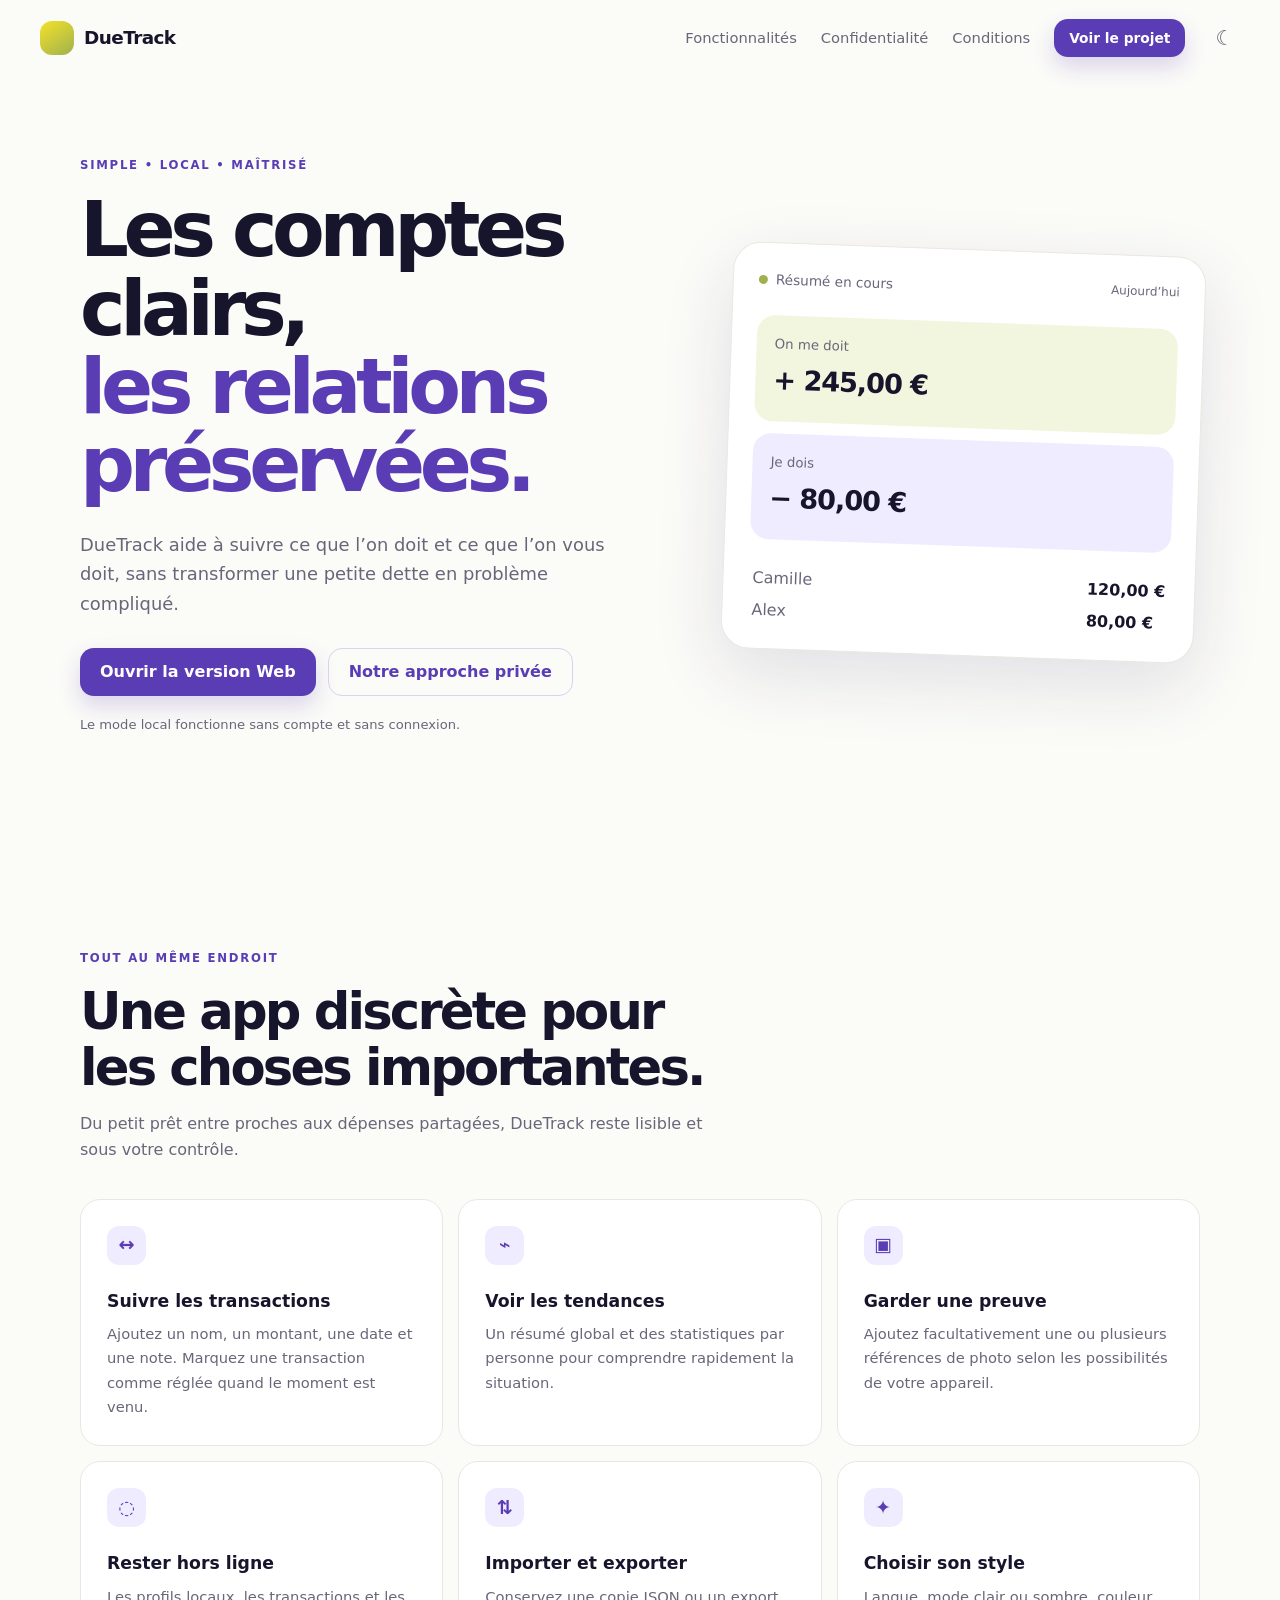
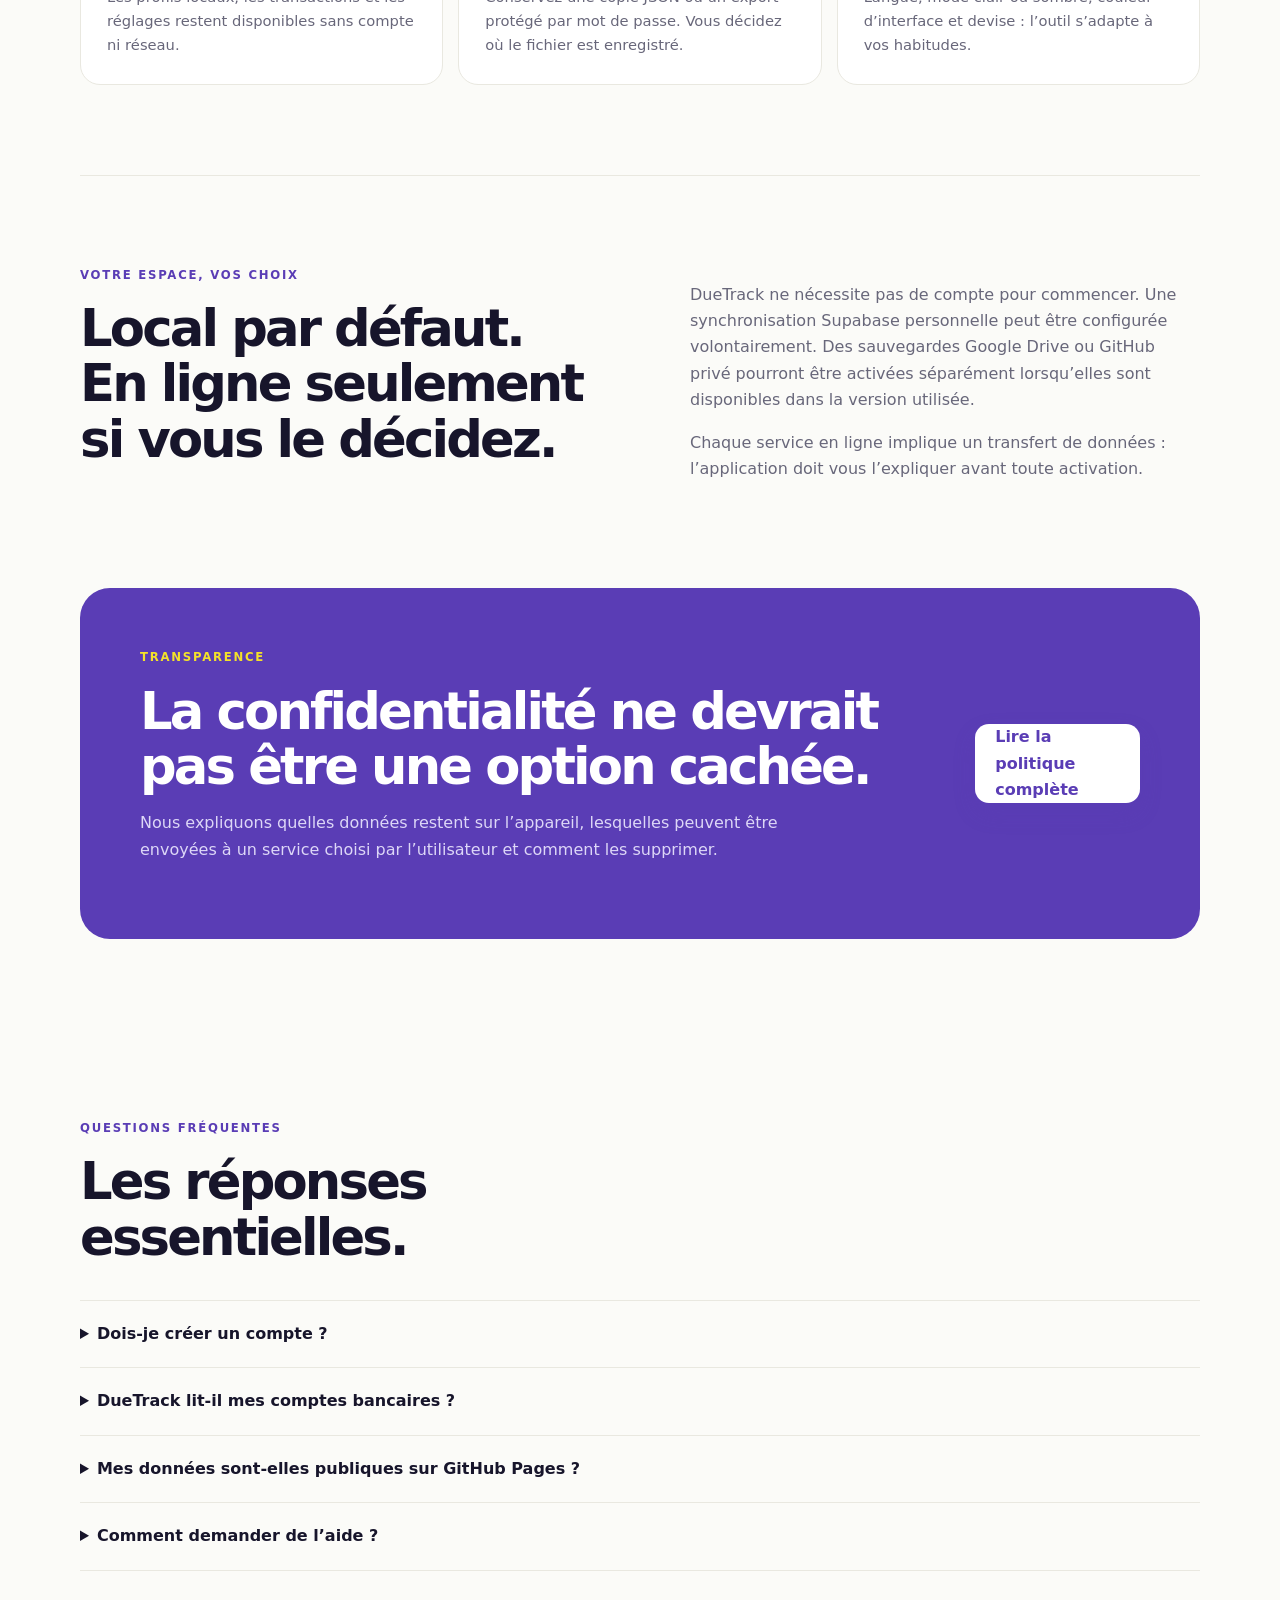
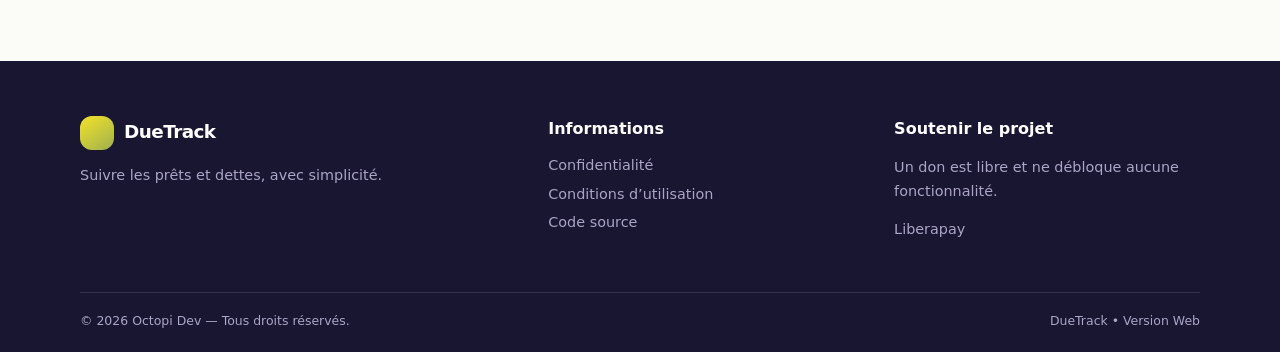
==== index.html @ cdeaa8c7 "Add DueTrack public website and legal pages Creates a full static public site for DueTrack with a la" ====
<!doctype html>
<html lang="fr">
<head>
  <meta charset="utf-8">
  <meta name="viewport" content="width=device-width, initial-scale=1">
  <meta name="description" content="DueTrack, une application simple et privée pour suivre les prêts, dettes et transactions personnelles.">
  <meta name="theme-color" content="#f4e229">
  <title>DueTrack — Suivre. Comprendre. Régler.</title>
  <link rel="stylesheet" href="styles.css">
</head>
<body>
  <header class="site-header">
    <a class="brand" href="index.html" aria-label="DueTrack, accueil">
      <span class="brand-mark"><img src="assets/DueTrack_Icon.png" alt="" onerror="this.style.display='none'"></span>
      <span>DueTrack</span>
    </a>
    <button class="menu-toggle" type="button" aria-expanded="false" aria-controls="main-nav">Menu</button>
    <nav id="main-nav" class="main-nav" aria-label="Navigation principale">
      <a href="#fonctionnalites">Fonctionnalités</a>
      <a href="#confidentialite">Confidentialité</a>
      <a href="conditions.html">Conditions</a>
      <a class="button button-small" href="https://github.com/Dev-code3D/duetrack" target="_blank" rel="noopener">Voir le projet</a>
      <button id="theme-toggle" class="icon-button" type="button" aria-label="Activer le mode sombre">☾</button>
    </nav>
  </header>

  <main>
    <section class="hero section-shell">
      <div class="hero-copy">
        <p class="eyebrow">Simple • local • maîtrisé</p>
        <h1>Les comptes clairs,<br><span>les relations préservées.</span></h1>
        <p class="hero-lead">DueTrack aide à suivre ce que l’on doit et ce que l’on vous doit, sans transformer une petite dette en problème compliqué.</p>
        <div class="hero-actions">
          <a class="button" href="https://dev-code3d.github.io/DueTrack-Web/" target="_blank" rel="noopener">Ouvrir la version Web</a>
          <a class="button button-ghost" href="#confidentialite">Notre approche privée</a>
        </div>
        <p class="microcopy">Le mode local fonctionne sans compte et sans connexion.</p>
      </div>
      <div class="hero-card" aria-label="Aperçu de l'application">
        <div class="card-top"><span class="status-dot"></span><span>Résumé en cours</span><span class="card-date">Aujourd’hui</span></div>
        <div class="balance balance-green"><small>On me doit</small><strong>+ 245,00 €</strong></div>
        <div class="balance balance-purple"><small>Je dois</small><strong>− 80,00 €</strong></div>
        <div class="mini-list"><span>Camille</span><b>120,00 €</b><span>Alex</span><b>80,00 €</b></div>
      </div>
    </section>

    <section id="fonctionnalites" class="section-shell section">
      <div class="section-heading"><p class="eyebrow">Tout au même endroit</p><h2>Une app discrète pour les choses importantes.</h2><p>Du petit prêt entre proches aux dépenses partagées, DueTrack reste lisible et sous votre contrôle.</p></div>
      <div class="feature-grid">
        <article class="feature-card"><span class="feature-icon">↔</span><h3>Suivre les transactions</h3><p>Ajoutez un nom, un montant, une date et une note. Marquez une transaction comme réglée quand le moment est venu.</p></article>
        <article class="feature-card"><span class="feature-icon">⌁</span><h3>Voir les tendances</h3><p>Un résumé global et des statistiques par personne pour comprendre rapidement la situation.</p></article>
        <article class="feature-card"><span class="feature-icon">▣</span><h3>Garder une preuve</h3><p>Ajoutez facultativement une ou plusieurs références de photo selon les possibilités de votre appareil.</p></article>
        <article class="feature-card"><span class="feature-icon">◌</span><h3>Rester hors ligne</h3><p>Les profils locaux, les transactions et les réglages restent disponibles sans compte ni réseau.</p></article>
        <article class="feature-card"><span class="feature-icon">⇅</span><h3>Importer et exporter</h3><p>Conservez une copie JSON ou un export protégé par mot de passe. Vous décidez où le fichier est enregistré.</p></article>
        <article class="feature-card"><span class="feature-icon">✦</span><h3>Choisir son style</h3><p>Langue, mode clair ou sombre, couleur d’interface et devise : l’outil s’adapte à vos habitudes.</p></article>
      </div>
    </section>

    <section class="split-section section-shell section">
      <div><p class="eyebrow">Votre espace, vos choix</p><h2>Local par défaut.<br>En ligne seulement si vous le décidez.</h2></div>
      <div class="split-copy"><p>DueTrack ne nécessite pas de compte pour commencer. Une synchronisation Supabase personnelle peut être configurée volontairement. Des sauvegardes Google Drive ou GitHub privé pourront être activées séparément lorsqu’elles sont disponibles dans la version utilisée.</p><p>Chaque service en ligne implique un transfert de données : l’application doit vous l’expliquer avant toute activation.</p></div>
    </section>

    <section id="confidentialite" class="privacy-callout section-shell section">
      <div><p class="eyebrow">Transparence</p><h2>La confidentialité ne devrait pas être une option cachée.</h2><p>Nous expliquons quelles données restent sur l’appareil, lesquelles peuvent être envoyées à un service choisi par l’utilisateur et comment les supprimer.</p></div>
      <a class="button button-light" href="confidentialite.html">Lire la politique complète</a>
    </section>

    <section class="section-shell section faq">
      <div class="section-heading"><p class="eyebrow">Questions fréquentes</p><h2>Les réponses essentielles.</h2></div>
      <details><summary>Dois-je créer un compte ?</summary><p>Non. Le profil local est le mode de départ. Un compte ou un service distant est facultatif.</p></details>
      <details><summary>DueTrack lit-il mes comptes bancaires ?</summary><p>Non. L’application ne se connecte pas automatiquement à votre banque et ne collecte pas vos identifiants bancaires.</p></details>
      <details><summary>Mes données sont-elles publiques sur GitHub Pages ?</summary><p>Non, une page GitHub Pages héberge le code Web, pas les données locales du navigateur. Ne publiez jamais un export utilisateur ou un secret dans le dépôt.</p></details>
      <details><summary>Comment demander de l’aide ?</summary><p>Ouvrez une issue non sensible sur le dépôt public. Ne partagez jamais de clé, token, mot de passe ou export personnel dans une issue.</p></details>
    </section>
  </main>

  <footer class="site-footer">
    <div class="section-shell footer-grid">
      <div><a class="brand" href="index.html"><span class="brand-mark"></span><span>DueTrack</span></a><p>Suivre les prêts et dettes, avec simplicité.</p></div>
      <div><strong>Informations</strong><a href="confidentialite.html">Confidentialité</a><a href="conditions.html">Conditions d’utilisation</a><a href="https://github.com/Dev-code3D/duetrack" target="_blank" rel="noopener">Code source</a></div>
      <div><strong>Soutenir le projet</strong><p>Un don est libre et ne débloque aucune fonctionnalité.</p><a href="https://liberapay.com/Octopi-Dev/" target="_blank" rel="noopener">Liberapay</a></div>
    </div>
    <div class="section-shell footer-bottom"><span>© <span data-year></span> Octopi Dev — Tous droits réservés.</span><span>DueTrack • Version Web</span></div>
  </footer>
  <script src="script.js"></script>
</body>
</html>
---- styles.css ----
:root{--ink:#17152b;--muted:#68677a;--paper:#fbfbf8;--surface:#fff;--line:#e9e8e0;--purple:#5a3db5;--purple-dark:#38266f;--yellow:#f4e229;--green:#9fb14e;--shadow:0 24px 70px rgba(45,35,90,.12)}
*{box-sizing:border-box}html{scroll-behavior:smooth}body{margin:0;background:var(--paper);color:var(--ink);font:16px/1.65 Inter,ui-sans-serif,system-ui,-apple-system,BlinkMacSystemFont,"Segoe UI",sans-serif}a{color:inherit;text-decoration:none}a:not(.button):hover{text-decoration:underline}.section-shell{width:min(1120px,calc(100% - 40px));margin-inline:auto}.site-header{height:76px;display:flex;align-items:center;justify-content:space-between;width:min(1200px,calc(100% - 40px));margin:auto}.brand{display:flex;align-items:center;gap:10px;font-size:1.15rem;font-weight:800;letter-spacing:-.03em}.brand-mark{display:grid;place-items:center;width:34px;height:34px;border-radius:12px;background:linear-gradient(145deg,var(--yellow),var(--green));overflow:hidden}.brand-mark img{width:100%;height:100%;object-fit:cover}.main-nav{display:flex;align-items:center;gap:24px;font-size:.92rem;color:var(--muted)}.main-nav a:hover{color:var(--ink)}.button{display:inline-flex;align-items:center;justify-content:center;min-height:48px;padding:0 20px;border-radius:14px;background:var(--purple);color:#fff;font-weight:750;box-shadow:0 10px 22px rgba(90,61,181,.2);transition:transform .2s,box-shadow .2s}.button:hover{text-decoration:none;transform:translateY(-2px);box-shadow:0 14px 28px rgba(90,61,181,.28)}.button-small{min-height:38px;padding-inline:15px;font-size:.86rem}.button-ghost{background:transparent;color:var(--purple);border:1px solid #d8d0f5;box-shadow:none}.button-light{background:#fff;color:var(--purple)}.icon-button,.menu-toggle{border:0;background:none;color:inherit;cursor:pointer;font:inherit}.icon-button{font-size:1.3rem}.menu-toggle{display:none}.hero{min-height:620px;display:grid;grid-template-columns:1fr .82fr;align-items:center;gap:70px;padding-block:80px 110px}.eyebrow{text-transform:uppercase;letter-spacing:.15em;font-size:.73rem;font-weight:800;color:var(--purple);margin:0 0 16px}.hero h1{font-size:clamp(2.8rem,6vw,5.7rem);line-height:1.02;letter-spacing:-.07em;margin:0 0 25px}.hero h1 span{color:var(--purple)}.hero-lead{max-width:560px;color:var(--muted);font-size:1.12rem}.hero-actions{display:flex;gap:12px;flex-wrap:wrap;margin-top:30px}.microcopy{font-size:.82rem;color:var(--muted);margin-top:18px}.hero-card{background:var(--surface);border:1px solid var(--line);border-radius:28px;padding:25px;box-shadow:var(--shadow);transform:rotate(2deg)}.card-top{display:flex;align-items:center;gap:8px;color:var(--muted);font-size:.85rem;margin-bottom:25px}.status-dot{width:9px;height:9px;background:var(--green);border-radius:50%}.card-date{margin-left:auto;font-size:.75rem}.balance{border-radius:18px;padding:18px;margin:12px 0}.balance small{display:block;color:var(--muted);margin-bottom:3px}.balance strong{font-size:1.7rem;letter-spacing:-.04em}.balance-green{background:#f2f6df}.balance-purple{background:#f0ecff}.mini-list{display:grid;grid-template-columns:1fr auto;gap:5px 15px;padding:14px 4px 0;color:var(--muted)}.mini-list b{color:var(--ink)}.section{padding-block:90px}.section-heading{max-width:650px;margin-bottom:35px}.section-heading h2,.split-section h2,.privacy-callout h2{font-size:clamp(2rem,4vw,3.3rem);line-height:1.08;letter-spacing:-.055em;margin:0 0 15px}.section-heading>p:last-child,.split-copy{color:var(--muted)}.feature-grid{display:grid;grid-template-columns:repeat(3,1fr);gap:15px}.feature-card{background:var(--surface);border:1px solid var(--line);border-radius:20px;padding:26px}.feature-icon{display:grid;place-items:center;width:39px;height:39px;border-radius:12px;background:#f0ecff;color:var(--purple);font-weight:800;font-size:1.2rem}.feature-card h3{margin:22px 0 7px;font-size:1.08rem}.feature-card p{color:var(--muted);font-size:.92rem;margin:0}.split-section{display:grid;grid-template-columns:1fr 1fr;gap:100px;border-top:1px solid var(--line)}.privacy-callout{display:flex;align-items:center;justify-content:space-between;gap:35px;background:var(--purple);color:#fff;border-radius:30px;padding:60px;margin-bottom:90px}.privacy-callout .eyebrow{color:var(--yellow)}.privacy-callout p{color:#ddd7f7;max-width:650px}.faq details{border-top:1px solid var(--line);padding:20px 0}.faq details:last-child{border-bottom:1px solid var(--line)}summary{cursor:pointer;font-weight:700}.faq details p{color:var(--muted);max-width:720px}.site-footer{background:#191631;color:#ddd7f7;padding:55px 0 20px}.footer-grid{display:grid;grid-template-columns:1.4fr 1fr 1fr;gap:40px}.footer-grid .brand{color:#fff}.footer-grid p{color:#aaa5c5;font-size:.9rem}.footer-grid strong{display:block;color:#fff;margin-bottom:12px}.footer-grid a:not(.brand){display:block;color:#aaa5c5;margin:5px 0;font-size:.9rem}.footer-bottom{border-top:1px solid #34304e;margin-top:45px;padding-top:18px;display:flex;justify-content:space-between;color:#aaa5c5;font-size:.78rem}.legal{max-width:820px;padding-block:70px 100px}.legal h1{font-size:clamp(2.6rem,6vw,4.7rem);line-height:1.05;letter-spacing:-.07em;margin:0 0 24px}.legal h2{font-size:1.35rem;margin:42px 0 8px}.legal p,.legal li{color:var(--muted)}.legal .lead{font-size:1.15rem}.notice{background:#f4f1ff;border-left:4px solid var(--purple);padding:17px 20px;border-radius:0 14px 14px 0;color:var(--ink)!important;margin:28px 0}.legal a{color:var(--purple);text-decoration:underline}
body.dark{--ink:#f6f5fb;--muted:#b4b0c9;--paper:#12111d;--surface:#1c1a2b;--line:#302d44;--shadow:0 24px 70px rgba(0,0,0,.25)}body.dark .balance-green{background:#283128}body.dark .balance-purple{background:#292342}body.dark .feature-icon{background:#292342}body.dark .notice{background:#292342;color:var(--ink)!important}
@media(max-width:800px){.main-nav{display:none;position:absolute;z-index:5;top:68px;left:20px;right:20px;padding:18px;background:var(--surface);border:1px solid var(--line);border-radius:16px;box-shadow:var(--shadow);flex-direction:column;align-items:stretch}.main-nav.open{display:flex}.menu-toggle{display:block}.hero{grid-template-columns:1fr;gap:30px;padding-top:55px}.hero-card{max-width:500px;width:100%;margin:auto}.feature-grid{grid-template-columns:1fr 1fr}.split-section{grid-template-columns:1fr;gap:20px}.privacy-callout{align-items:flex-start;flex-direction:column}.footer-grid{grid-template-columns:1fr 1fr}.footer-grid>div:first-child{grid-column:1/-1}}@media(max-width:520px){.section-shell,.site-header{width:min(100% - 28px,1120px)}.hero h1{font-size:3.25rem}.feature-grid{grid-template-columns:1fr}.section{padding-block:60px}.privacy-callout{padding:35px 25px;margin-bottom:60px}.footer-grid{grid-template-columns:1fr}.footer-bottom{flex-direction:column;gap:6px}.legal{padding-block:45px 70px}}
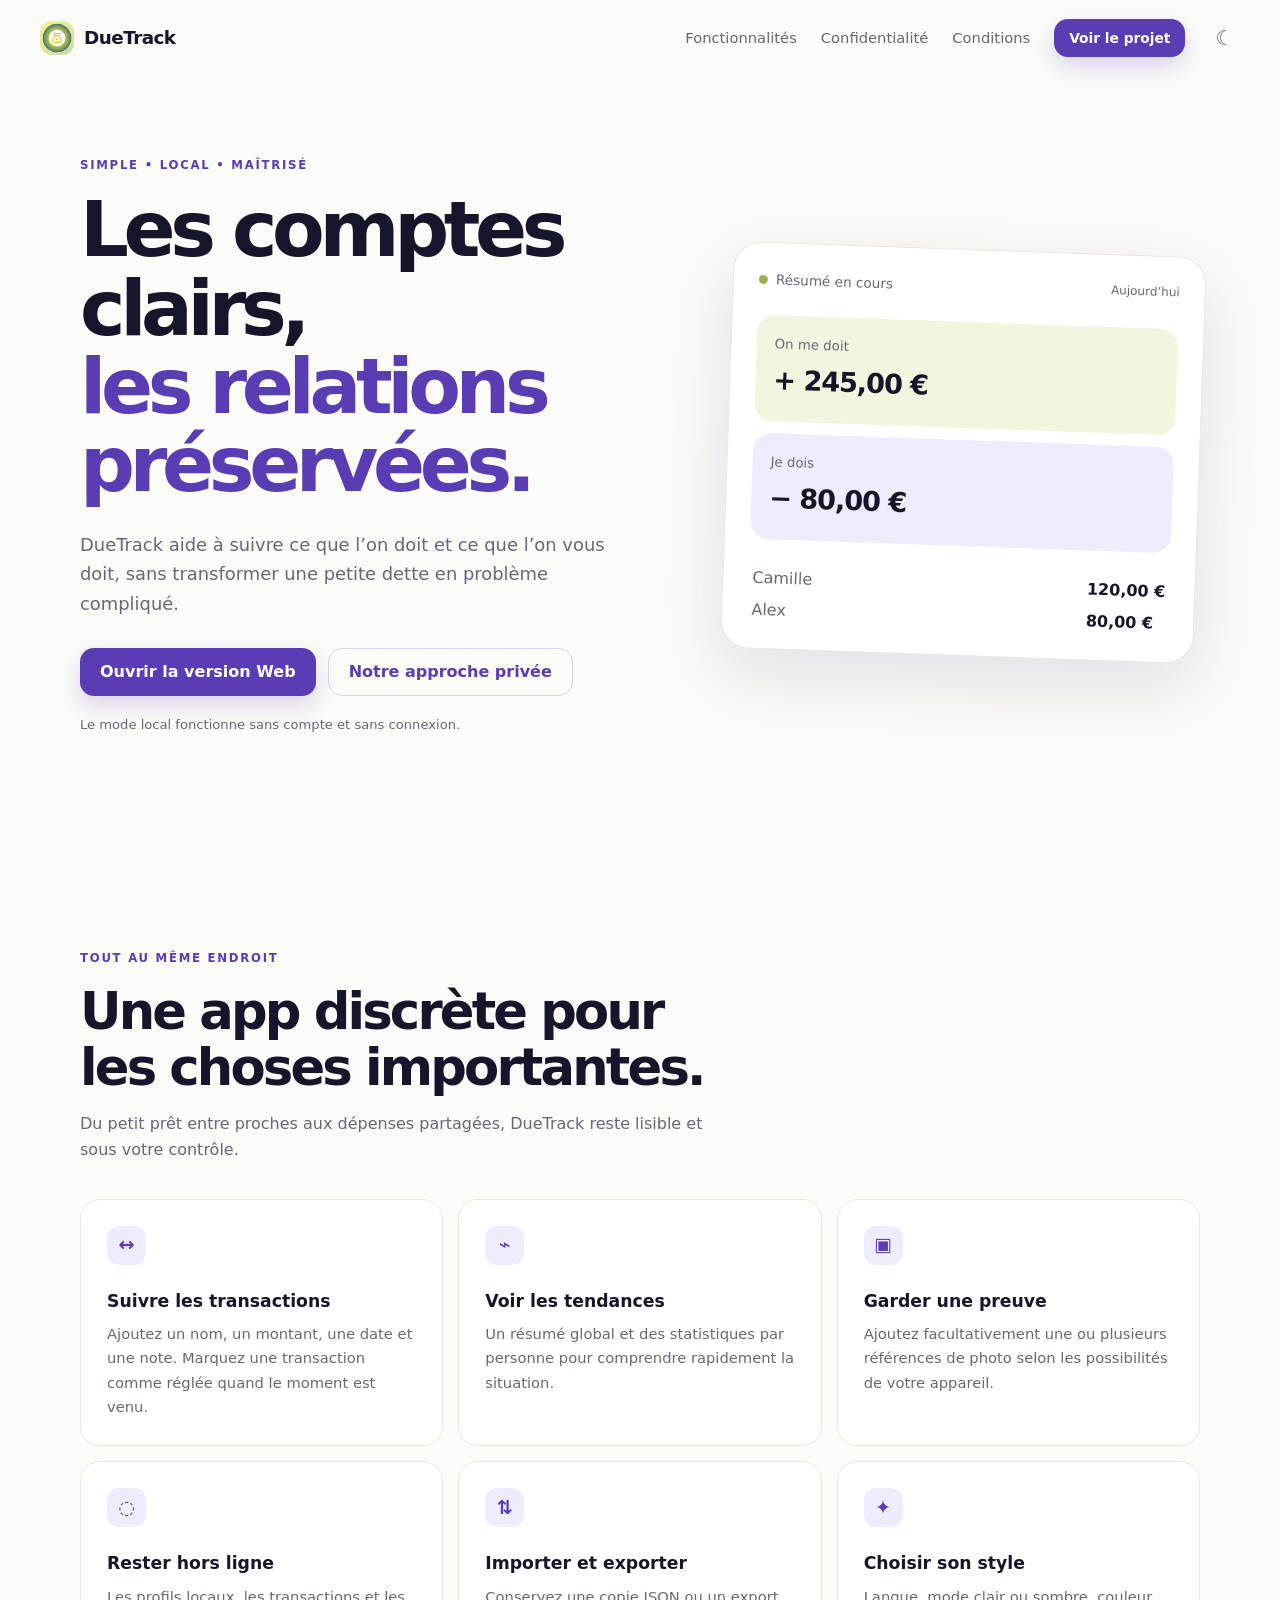
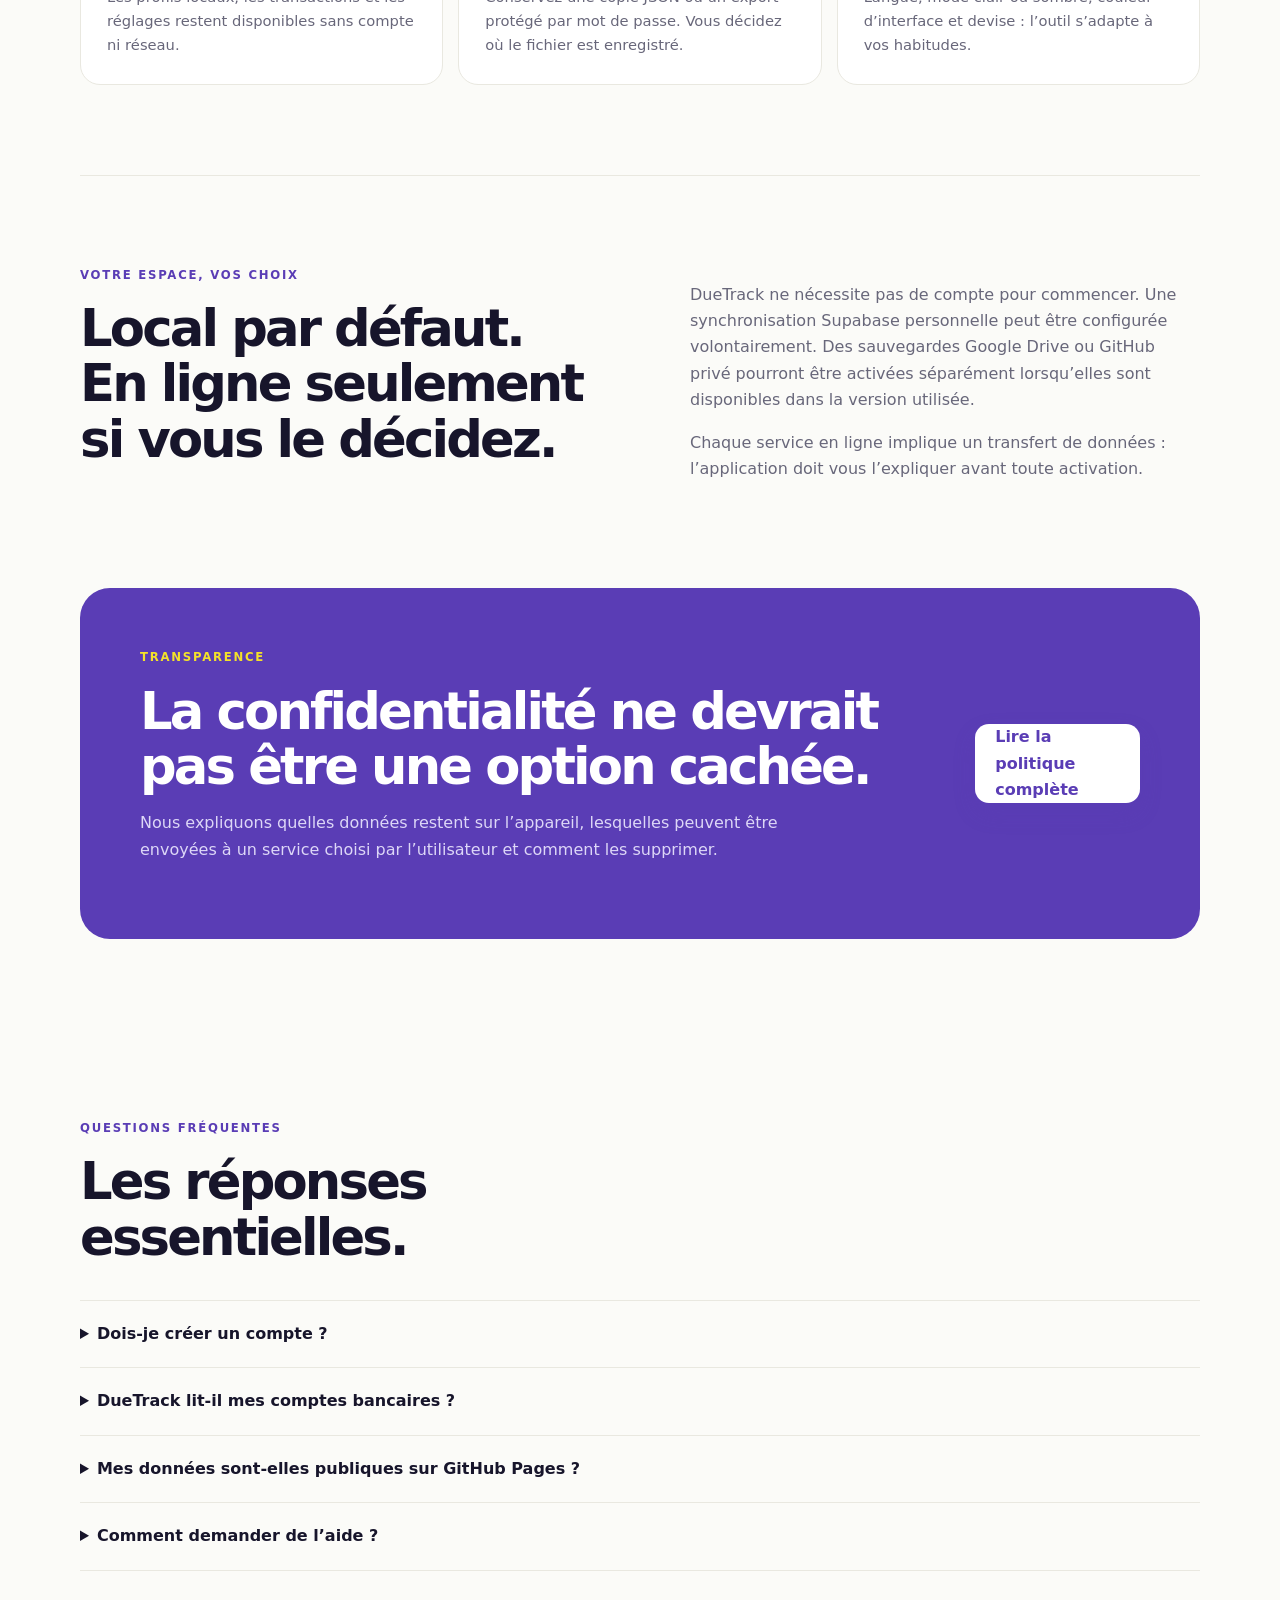
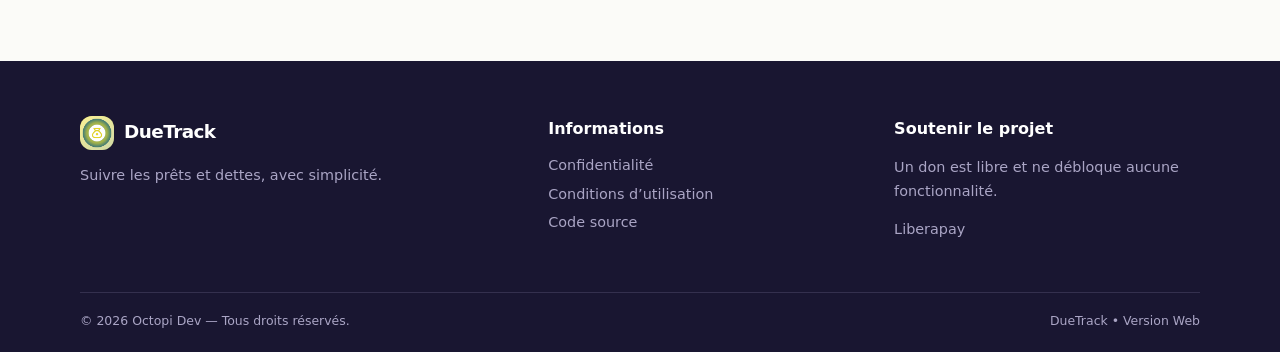
==== commit a48969f0: "Update legal documents and enhance footer with branding" ====
--- a/index.html
+++ b/index.html
@@ -77,7 +77,7 @@
 
   <footer class="site-footer">
     <div class="section-shell footer-grid">
-      <div><a class="brand" href="index.html"><span class="brand-mark"></span><span>DueTrack</span></a><p>Suivre les prêts et dettes, avec simplicité.</p></div>
+      <div><a class="brand" href="index.html"><span class="brand-mark"><img src="assets/DueTrack_Icon.png" alt="" onerror="this.style.display='none'"></span><span>DueTrack</span></a><p>Suivre les prêts et dettes, avec simplicité.</p></div>
       <div><strong>Informations</strong><a href="confidentialite.html">Confidentialité</a><a href="conditions.html">Conditions d’utilisation</a><a href="https://github.com/Dev-code3D/duetrack" target="_blank" rel="noopener">Code source</a></div>
       <div><strong>Soutenir le projet</strong><p>Un don est libre et ne débloque aucune fonctionnalité.</p><a href="https://liberapay.com/Octopi-Dev/" target="_blank" rel="noopener">Liberapay</a></div>
     </div>
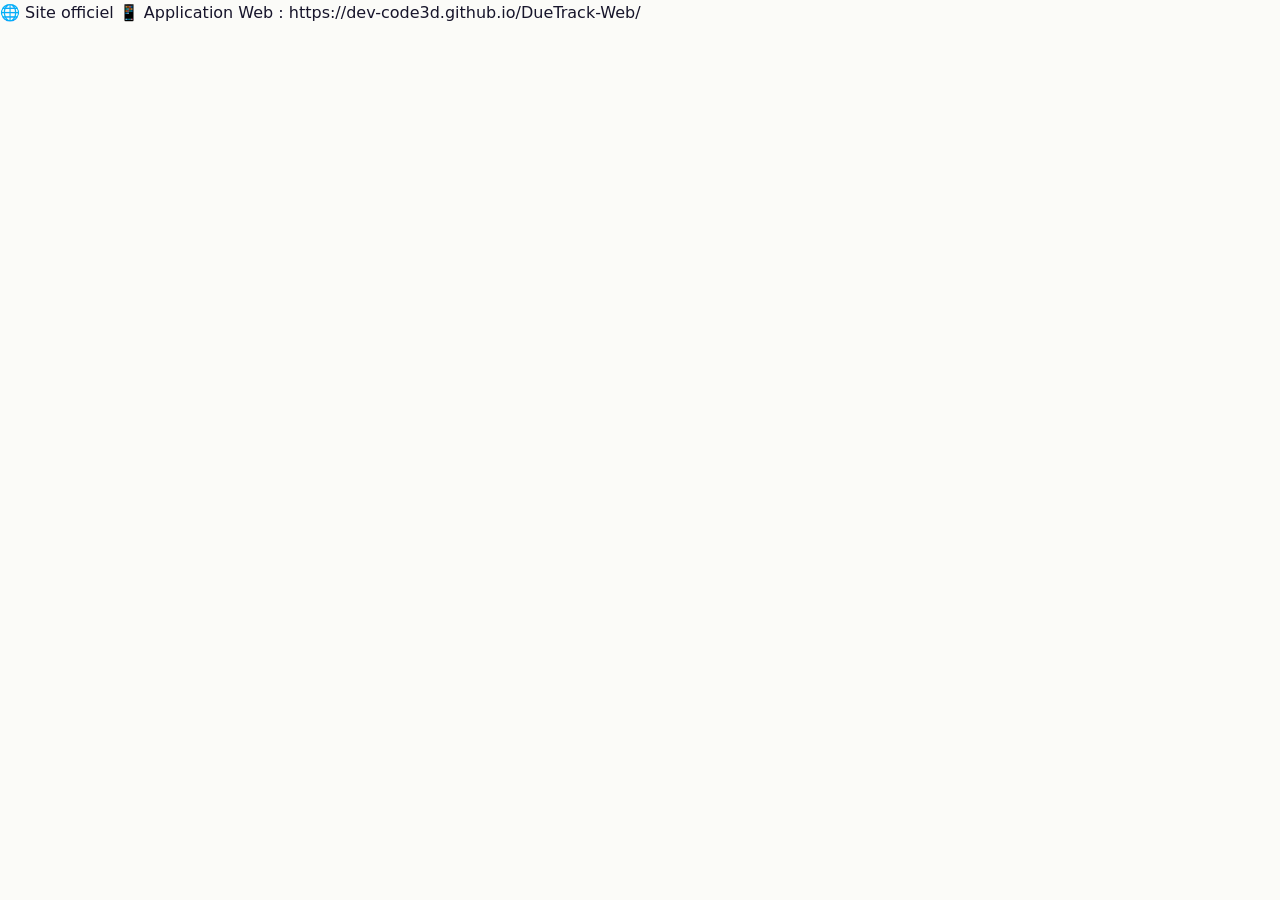
==== commit 1c290457: "Dernier commit - redirection du siteweb vers 🌐 Site officiel 📱 Application Web : https://dev-code3d." ====
--- a/index.html
+++ b/index.html
@@ -9,80 +9,7 @@
   <link rel="stylesheet" href="styles.css">
 </head>
 <body>
-  <header class="site-header">
-    <a class="brand" href="index.html" aria-label="DueTrack, accueil">
-      <span class="brand-mark"><img src="assets/DueTrack_Icon.png" alt="" onerror="this.style.display='none'"></span>
-      <span>DueTrack</span>
-    </a>
-    <button class="menu-toggle" type="button" aria-expanded="false" aria-controls="main-nav">Menu</button>
-    <nav id="main-nav" class="main-nav" aria-label="Navigation principale">
-      <a href="#fonctionnalites">Fonctionnalités</a>
-      <a href="#confidentialite">Confidentialité</a>
-      <a href="conditions.html">Conditions</a>
-      <a class="button button-small" href="https://github.com/Dev-code3D/duetrack" target="_blank" rel="noopener">Voir le projet</a>
-      <button id="theme-toggle" class="icon-button" type="button" aria-label="Activer le mode sombre">☾</button>
-    </nav>
-  </header>
-
-  <main>
-    <section class="hero section-shell">
-      <div class="hero-copy">
-        <p class="eyebrow">Simple • local • maîtrisé</p>
-        <h1>Les comptes clairs,<br><span>les relations préservées.</span></h1>
-        <p class="hero-lead">DueTrack aide à suivre ce que l’on doit et ce que l’on vous doit, sans transformer une petite dette en problème compliqué.</p>
-        <div class="hero-actions">
-          <a class="button" href="https://dev-code3d.github.io/DueTrack-Web/" target="_blank" rel="noopener">Ouvrir la version Web</a>
-          <a class="button button-ghost" href="#confidentialite">Notre approche privée</a>
-        </div>
-        <p class="microcopy">Le mode local fonctionne sans compte et sans connexion.</p>
-      </div>
-      <div class="hero-card" aria-label="Aperçu de l'application">
-        <div class="card-top"><span class="status-dot"></span><span>Résumé en cours</span><span class="card-date">Aujourd’hui</span></div>
-        <div class="balance balance-green"><small>On me doit</small><strong>+ 245,00 €</strong></div>
-        <div class="balance balance-purple"><small>Je dois</small><strong>− 80,00 €</strong></div>
-        <div class="mini-list"><span>Camille</span><b>120,00 €</b><span>Alex</span><b>80,00 €</b></div>
-      </div>
-    </section>
-
-    <section id="fonctionnalites" class="section-shell section">
-      <div class="section-heading"><p class="eyebrow">Tout au même endroit</p><h2>Une app discrète pour les choses importantes.</h2><p>Du petit prêt entre proches aux dépenses partagées, DueTrack reste lisible et sous votre contrôle.</p></div>
-      <div class="feature-grid">
-        <article class="feature-card"><span class="feature-icon">↔</span><h3>Suivre les transactions</h3><p>Ajoutez un nom, un montant, une date et une note. Marquez une transaction comme réglée quand le moment est venu.</p></article>
-        <article class="feature-card"><span class="feature-icon">⌁</span><h3>Voir les tendances</h3><p>Un résumé global et des statistiques par personne pour comprendre rapidement la situation.</p></article>
-        <article class="feature-card"><span class="feature-icon">▣</span><h3>Garder une preuve</h3><p>Ajoutez facultativement une ou plusieurs références de photo selon les possibilités de votre appareil.</p></article>
-        <article class="feature-card"><span class="feature-icon">◌</span><h3>Rester hors ligne</h3><p>Les profils locaux, les transactions et les réglages restent disponibles sans compte ni réseau.</p></article>
-        <article class="feature-card"><span class="feature-icon">⇅</span><h3>Importer et exporter</h3><p>Conservez une copie JSON ou un export protégé par mot de passe. Vous décidez où le fichier est enregistré.</p></article>
-        <article class="feature-card"><span class="feature-icon">✦</span><h3>Choisir son style</h3><p>Langue, mode clair ou sombre, couleur d’interface et devise : l’outil s’adapte à vos habitudes.</p></article>
-      </div>
-    </section>
-
-    <section class="split-section section-shell section">
-      <div><p class="eyebrow">Votre espace, vos choix</p><h2>Local par défaut.<br>En ligne seulement si vous le décidez.</h2></div>
-      <div class="split-copy"><p>DueTrack ne nécessite pas de compte pour commencer. Une synchronisation Supabase personnelle peut être configurée volontairement. Des sauvegardes Google Drive ou GitHub privé pourront être activées séparément lorsqu’elles sont disponibles dans la version utilisée.</p><p>Chaque service en ligne implique un transfert de données : l’application doit vous l’expliquer avant toute activation.</p></div>
-    </section>
-
-    <section id="confidentialite" class="privacy-callout section-shell section">
-      <div><p class="eyebrow">Transparence</p><h2>La confidentialité ne devrait pas être une option cachée.</h2><p>Nous expliquons quelles données restent sur l’appareil, lesquelles peuvent être envoyées à un service choisi par l’utilisateur et comment les supprimer.</p></div>
-      <a class="button button-light" href="confidentialite.html">Lire la politique complète</a>
-    </section>
-
-    <section class="section-shell section faq">
-      <div class="section-heading"><p class="eyebrow">Questions fréquentes</p><h2>Les réponses essentielles.</h2></div>
-      <details><summary>Dois-je créer un compte ?</summary><p>Non. Le profil local est le mode de départ. Un compte ou un service distant est facultatif.</p></details>
-      <details><summary>DueTrack lit-il mes comptes bancaires ?</summary><p>Non. L’application ne se connecte pas automatiquement à votre banque et ne collecte pas vos identifiants bancaires.</p></details>
-      <details><summary>Mes données sont-elles publiques sur GitHub Pages ?</summary><p>Non, une page GitHub Pages héberge le code Web, pas les données locales du navigateur. Ne publiez jamais un export utilisateur ou un secret dans le dépôt.</p></details>
-      <details><summary>Comment demander de l’aide ?</summary><p>Ouvrez une issue non sensible sur le dépôt public. Ne partagez jamais de clé, token, mot de passe ou export personnel dans une issue.</p></details>
-    </section>
-  </main>
-
-  <footer class="site-footer">
-    <div class="section-shell footer-grid">
-      <div><a class="brand" href="index.html"><span class="brand-mark"><img src="assets/DueTrack_Icon.png" alt="" onerror="this.style.display='none'"></span><span>DueTrack</span></a><p>Suivre les prêts et dettes, avec simplicité.</p></div>
-      <div><strong>Informations</strong><a href="confidentialite.html">Confidentialité</a><a href="conditions.html">Conditions d’utilisation</a><a href="https://github.com/Dev-code3D/duetrack" target="_blank" rel="noopener">Code source</a></div>
-      <div><strong>Soutenir le projet</strong><p>Un don est libre et ne débloque aucune fonctionnalité.</p><a href="https://liberapay.com/Octopi-Dev/" target="_blank" rel="noopener">Liberapay</a></div>
-    </div>
-    <div class="section-shell footer-bottom"><span>© <span data-year></span> Octopi Dev — Tous droits réservés.</span><span>DueTrack • Version Web</span></div>
-  </footer>
-  <script src="script.js"></script>
+  🌐 Site officiel
+📱 Application Web : https://dev-code3d.github.io/DueTrack-Web/
 </body>
 </html>
--- a/styles.css
+++ b/styles.css
@@ -1,4 +1,4 @@
-:root{--ink:#17152b;--muted:#68677a;--paper:#fbfbf8;--surface:#fff;--line:#e9e8e0;--purple:#5a3db5;--purple-dark:#38266f;--yellow:#f4e229;--green:#9fb14e;--shadow:0 24px 70px rgba(45,35,90,.12)}
+:root{--ink:#17152b;--muted:#68677a;--paper:#fbfbf8;--surface:#fff;--line:#e9e8e0;--purple:#3d83b5;--purple-dark:#38266f;--yellow:#f4e229;--green:#9fb14e;--shadow:0 24px 70px rgba(45,35,90,.12)}
 *{box-sizing:border-box}html{scroll-behavior:smooth}body{margin:0;background:var(--paper);color:var(--ink);font:16px/1.65 Inter,ui-sans-serif,system-ui,-apple-system,BlinkMacSystemFont,"Segoe UI",sans-serif}a{color:inherit;text-decoration:none}a:not(.button):hover{text-decoration:underline}.section-shell{width:min(1120px,calc(100% - 40px));margin-inline:auto}.site-header{height:76px;display:flex;align-items:center;justify-content:space-between;width:min(1200px,calc(100% - 40px));margin:auto}.brand{display:flex;align-items:center;gap:10px;font-size:1.15rem;font-weight:800;letter-spacing:-.03em}.brand-mark{display:grid;place-items:center;width:34px;height:34px;border-radius:12px;background:linear-gradient(145deg,var(--yellow),var(--green));overflow:hidden}.brand-mark img{width:100%;height:100%;object-fit:cover}.main-nav{display:flex;align-items:center;gap:24px;font-size:.92rem;color:var(--muted)}.main-nav a:hover{color:var(--ink)}.button{display:inline-flex;align-items:center;justify-content:center;min-height:48px;padding:0 20px;border-radius:14px;background:var(--purple);color:#fff;font-weight:750;box-shadow:0 10px 22px rgba(90,61,181,.2);transition:transform .2s,box-shadow .2s}.button:hover{text-decoration:none;transform:translateY(-2px);box-shadow:0 14px 28px rgba(90,61,181,.28)}.button-small{min-height:38px;padding-inline:15px;font-size:.86rem}.button-ghost{background:transparent;color:var(--purple);border:1px solid #d8d0f5;box-shadow:none}.button-light{background:#fff;color:var(--purple)}.icon-button,.menu-toggle{border:0;background:none;color:inherit;cursor:pointer;font:inherit}.icon-button{font-size:1.3rem}.menu-toggle{display:none}.hero{min-height:620px;display:grid;grid-template-columns:1fr .82fr;align-items:center;gap:70px;padding-block:80px 110px}.eyebrow{text-transform:uppercase;letter-spacing:.15em;font-size:.73rem;font-weight:800;color:var(--purple);margin:0 0 16px}.hero h1{font-size:clamp(2.8rem,6vw,5.7rem);line-height:1.02;letter-spacing:-.07em;margin:0 0 25px}.hero h1 span{color:var(--purple)}.hero-lead{max-width:560px;color:var(--muted);font-size:1.12rem}.hero-actions{display:flex;gap:12px;flex-wrap:wrap;margin-top:30px}.microcopy{font-size:.82rem;color:var(--muted);margin-top:18px}.hero-card{background:var(--surface);border:1px solid var(--line);border-radius:28px;padding:25px;box-shadow:var(--shadow);transform:rotate(2deg)}.card-top{display:flex;align-items:center;gap:8px;color:var(--muted);font-size:.85rem;margin-bottom:25px}.status-dot{width:9px;height:9px;background:var(--green);border-radius:50%}.card-date{margin-left:auto;font-size:.75rem}.balance{border-radius:18px;padding:18px;margin:12px 0}.balance small{display:block;color:var(--muted);margin-bottom:3px}.balance strong{font-size:1.7rem;letter-spacing:-.04em}.balance-green{background:#f2f6df}.balance-purple{background:#f0ecff}.mini-list{display:grid;grid-template-columns:1fr auto;gap:5px 15px;padding:14px 4px 0;color:var(--muted)}.mini-list b{color:var(--ink)}.section{padding-block:90px}.section-heading{max-width:650px;margin-bottom:35px}.section-heading h2,.split-section h2,.privacy-callout h2{font-size:clamp(2rem,4vw,3.3rem);line-height:1.08;letter-spacing:-.055em;margin:0 0 15px}.section-heading>p:last-child,.split-copy{color:var(--muted)}.feature-grid{display:grid;grid-template-columns:repeat(3,1fr);gap:15px}.feature-card{background:var(--surface);border:1px solid var(--line);border-radius:20px;padding:26px}.feature-icon{display:grid;place-items:center;width:39px;height:39px;border-radius:12px;background:#f0ecff;color:var(--purple);font-weight:800;font-size:1.2rem}.feature-card h3{margin:22px 0 7px;font-size:1.08rem}.feature-card p{color:var(--muted);font-size:.92rem;margin:0}.split-section{display:grid;grid-template-columns:1fr 1fr;gap:100px;border-top:1px solid var(--line)}.privacy-callout{display:flex;align-items:center;justify-content:space-between;gap:35px;background:var(--purple);color:#fff;border-radius:30px;padding:60px;margin-bottom:90px}.privacy-callout .eyebrow{color:var(--yellow)}.privacy-callout p{color:#ddd7f7;max-width:650px}.faq details{border-top:1px solid var(--line);padding:20px 0}.faq details:last-child{border-bottom:1px solid var(--line)}summary{cursor:pointer;font-weight:700}.faq details p{color:var(--muted);max-width:720px}.site-footer{background:#191631;color:#ddd7f7;padding:55px 0 20px}.footer-grid{display:grid;grid-template-columns:1.4fr 1fr 1fr;gap:40px}.footer-grid .brand{color:#fff}.footer-grid p{color:#aaa5c5;font-size:.9rem}.footer-grid strong{display:block;color:#fff;margin-bottom:12px}.footer-grid a:not(.brand){display:block;color:#aaa5c5;margin:5px 0;font-size:.9rem}.footer-bottom{border-top:1px solid #34304e;margin-top:45px;padding-top:18px;display:flex;justify-content:space-between;color:#aaa5c5;font-size:.78rem}.legal{max-width:820px;padding-block:70px 100px}.legal h1{font-size:clamp(2.6rem,6vw,4.7rem);line-height:1.05;letter-spacing:-.07em;margin:0 0 24px}.legal h2{font-size:1.35rem;margin:42px 0 8px}.legal p,.legal li{color:var(--muted)}.legal .lead{font-size:1.15rem}.notice{background:#f4f1ff;border-left:4px solid var(--purple);padding:17px 20px;border-radius:0 14px 14px 0;color:var(--ink)!important;margin:28px 0}.legal a{color:var(--purple);text-decoration:underline}
 body.dark{--ink:#f6f5fb;--muted:#b4b0c9;--paper:#12111d;--surface:#1c1a2b;--line:#302d44;--shadow:0 24px 70px rgba(0,0,0,.25)}body.dark .balance-green{background:#283128}body.dark .balance-purple{background:#292342}body.dark .feature-icon{background:#292342}body.dark .notice{background:#292342;color:var(--ink)!important}
 @media(max-width:800px){.main-nav{display:none;position:absolute;z-index:5;top:68px;left:20px;right:20px;padding:18px;background:var(--surface);border:1px solid var(--line);border-radius:16px;box-shadow:var(--shadow);flex-direction:column;align-items:stretch}.main-nav.open{display:flex}.menu-toggle{display:block}.hero{grid-template-columns:1fr;gap:30px;padding-top:55px}.hero-card{max-width:500px;width:100%;margin:auto}.feature-grid{grid-template-columns:1fr 1fr}.split-section{grid-template-columns:1fr;gap:20px}.privacy-callout{align-items:flex-start;flex-direction:column}.footer-grid{grid-template-columns:1fr 1fr}.footer-grid>div:first-child{grid-column:1/-1}}@media(max-width:520px){.section-shell,.site-header{width:min(100% - 28px,1120px)}.hero h1{font-size:3.25rem}.feature-grid{grid-template-columns:1fr}.section{padding-block:60px}.privacy-callout{padding:35px 25px;margin-bottom:60px}.footer-grid{grid-template-columns:1fr}.footer-bottom{flex-direction:column;gap:6px}.legal{padding-block:45px 70px}}
